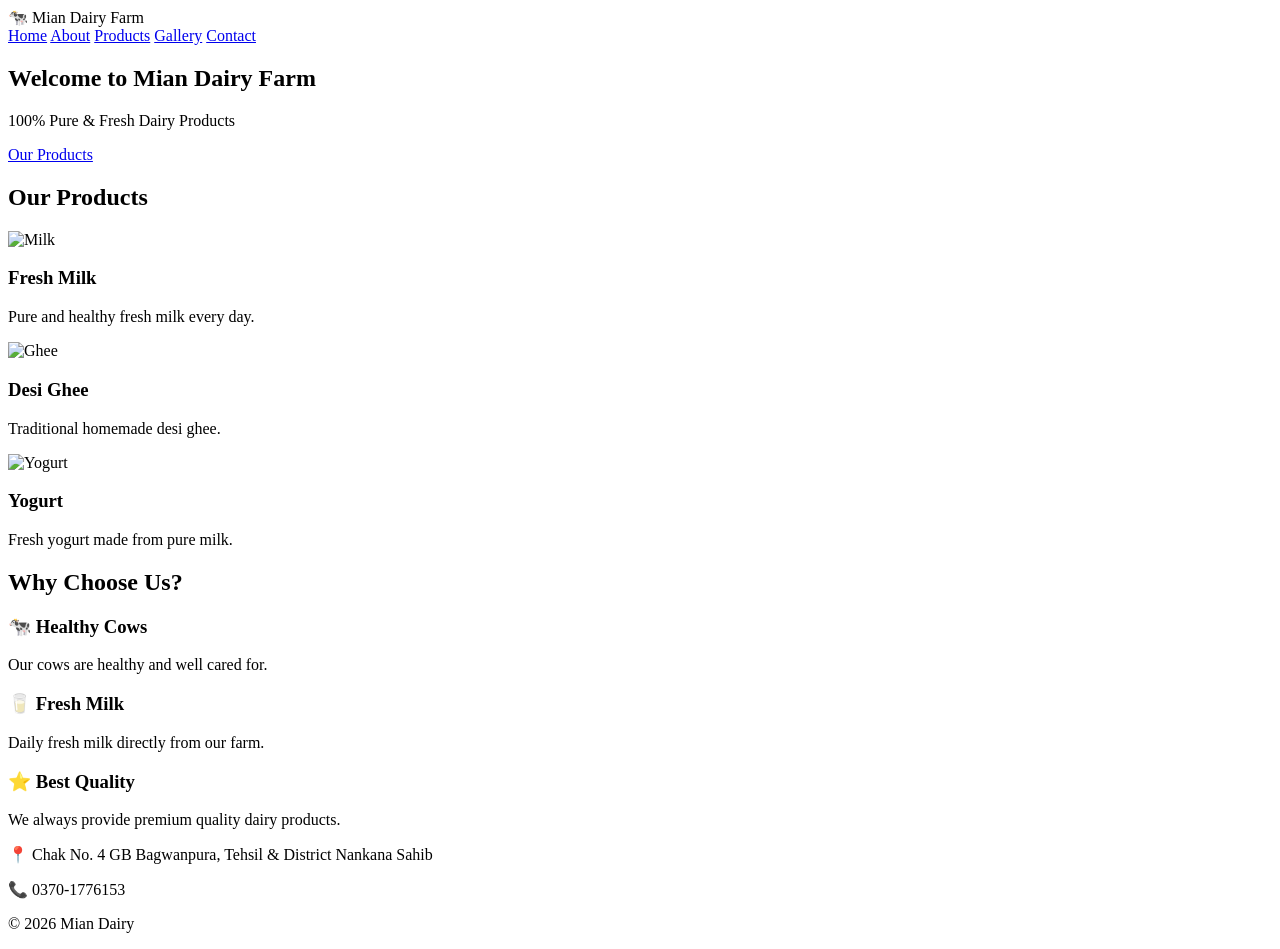
==== index.html @ 599bf6cc "Add files via upload" ====
<!DOCTYPE html>
<html lang="en">
<head>
    <meta charset="UTF-8">
    <meta name="viewport" content="width=device-width, initial-scale=1.0">
    <title>Mian Dairy Farm</title>

    <link rel="stylesheet" href="css/style.css">
</head>
<body>

<header>
    <div class="logo">🐄 Mian Dairy Farm</div>

    <nav>
        <a href="index.html">Home</a>
        <a href="about.html">About</a>
        <a href="products.html">Products</a>
        <a href="gallery.html">Gallery</a>
        <a href="contact.html">Contact</a>
    </nav>
</header>

<section class="hero">
    <div class="hero-content">
        <h1>Welcome to Mian Dairy Farm</h1>
        <p>100% Pure & Fresh Dairy Products</p>

        <a href="products.html" class="btn">Our Products</a>
    </div>
</section>

<section class="container">

<h2 class="section-title">Our Products</h2>

<div class="cards">

<div class="card">
<img src="images/milk.jpg" alt="Milk">
<h3>Fresh Milk</h3>
<p>Pure and healthy fresh milk every day.</p>
</div>

<div class="card">
<img src="images/ghee.jpg" alt="Ghee">
<h3>Desi Ghee</h3>
<p>Traditional homemade desi ghee.</p>
</div>

<div class="card">
<img src="images/yogurt.jpg" alt="Yogurt">
<h3>Yogurt</h3>
<p>Fresh yogurt made from pure milk.</p>
</div>

</div>

</section>

<section class="container">

<h2 class="section-title">Why Choose Us?</h2>

<div class="cards">

<div class="card">
<h3>🐄 Healthy Cows</h3>
<p>Our cows are healthy and well cared for.</p>
</div>

<div class="card">
<h3>🥛 Fresh Milk</h3>
<p>Daily fresh milk directly from our farm.</p>
</div>

<div class="card">
<h3>⭐ Best Quality</h3>
<p>We always provide premium quality dairy products.</p>
</div>

</div>

</section>

<footer>

<p>📍 Chak No. 4 GB Bagwanpura, Tehsil & District Nankana Sahib</p>

<p>📞 0370-1776153</p>

<p>&copy; 2026 Mian Dairy
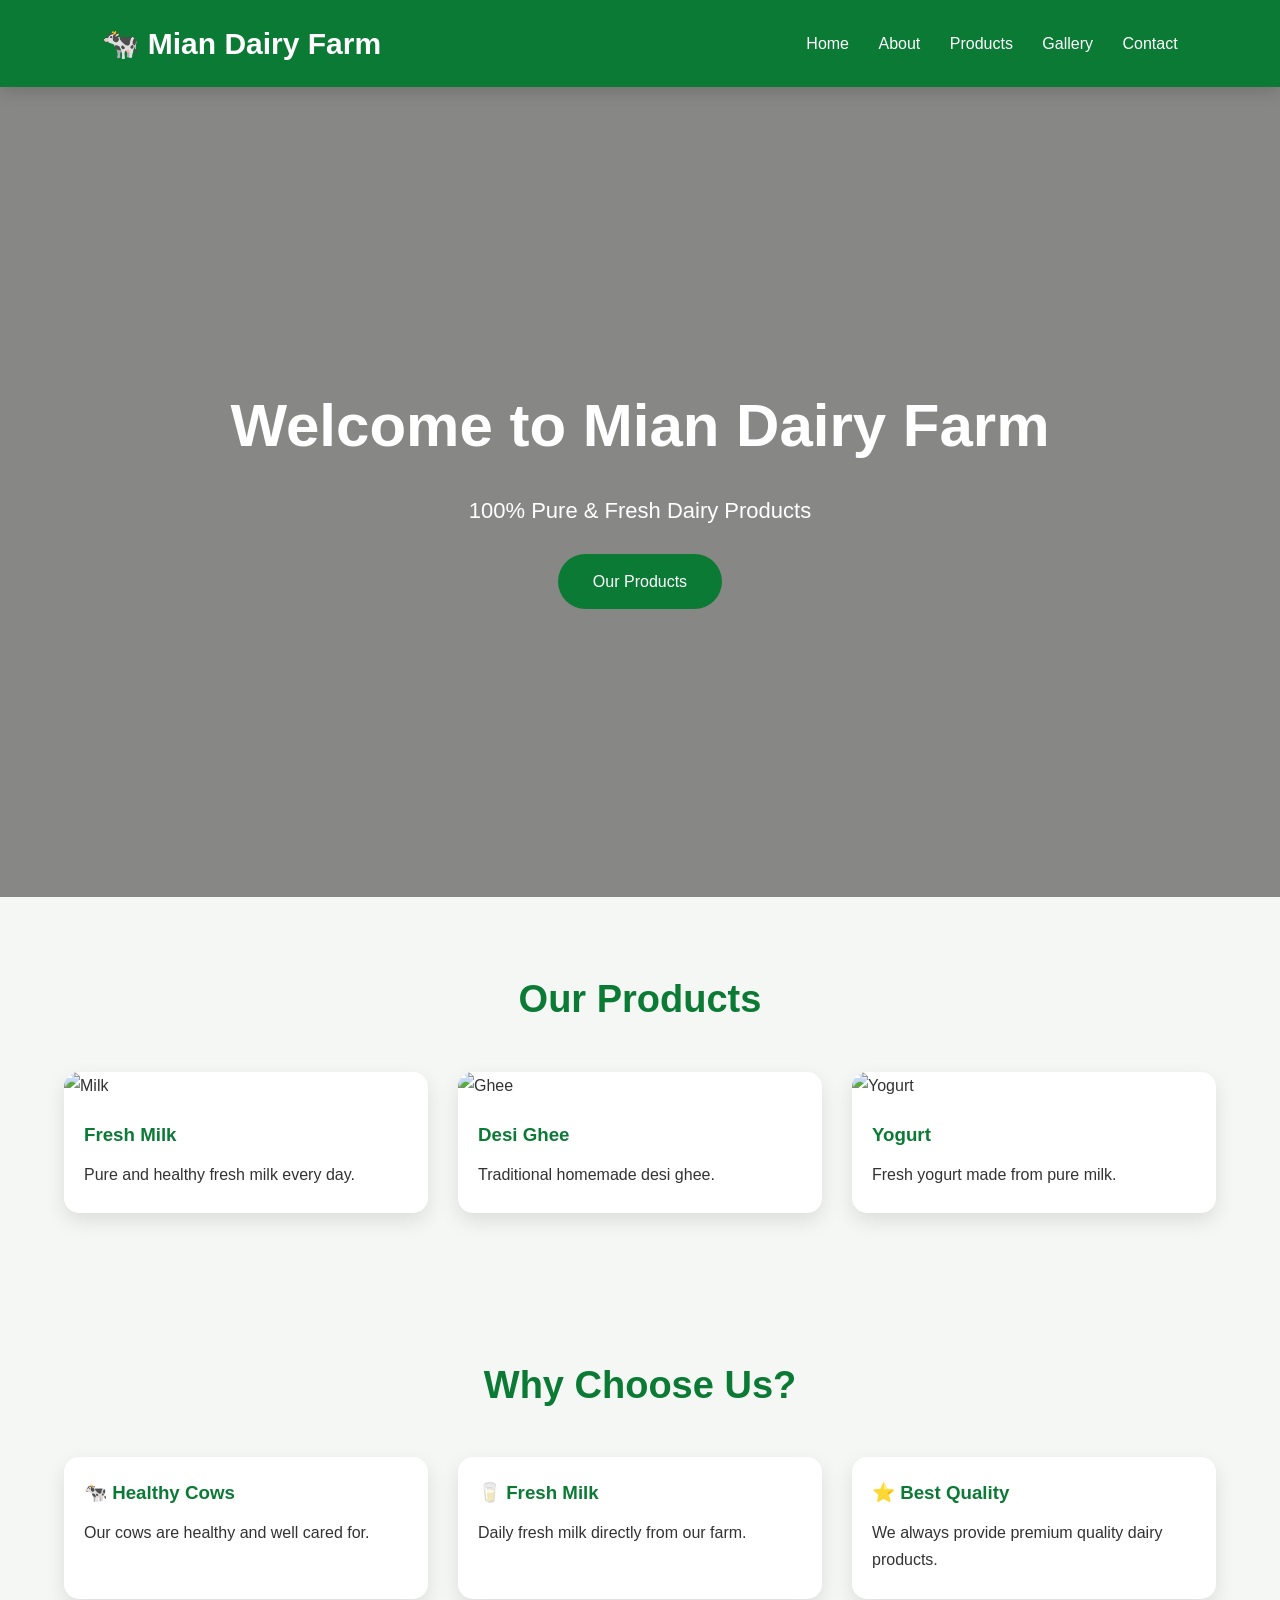
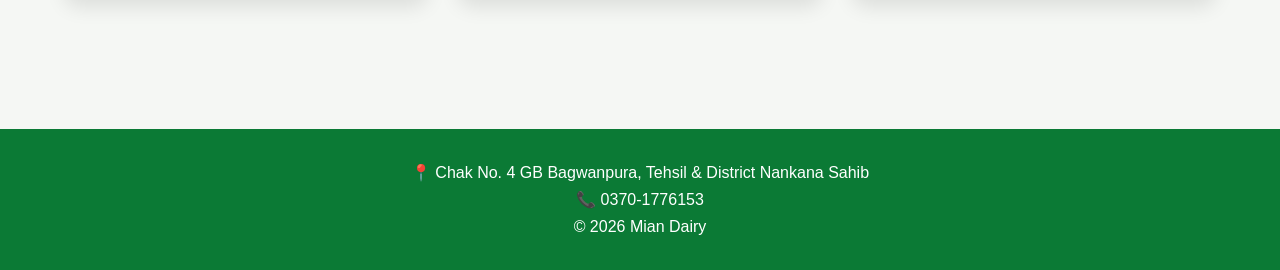
==== commit 1f7e7dbd: "Update index.html" ====
--- a/index.html
+++ b/index.html
@@ -5,7 +5,7 @@
     <meta name="viewport" content="width=device-width, initial-scale=1.0">
     <title>Mian Dairy Farm</title>
 
-    <link rel="stylesheet" href="css/style.css">
+    <link rel="stylesheet" href="style.css">
 </head>
 <body>
 
--- a/style.css
+++ b/style.css
@@ -0,0 +1,240 @@
+/* ===== Google Font ===== */
+@import url('https://fonts.googleapis.com/css2?family=Poppins:wght@300;400;500;600;700&display=swap');
+
+*{
+    margin:0;
+    padding:0;
+    box-sizing:border-box;
+    font-family:'Poppins',sans-serif;
+}
+
+body{
+    background:#f5f7f4;
+    color:#333;
+    line-height:1.7;
+}
+
+/* Header */
+header{
+    background:#0b7a35;
+    color:#fff;
+    display:flex;
+    justify-content:space-between;
+    align-items:center;
+    padding:18px 8%;
+    position:sticky;
+    top:0;
+    z-index:1000;
+    box-shadow:0 5px 15px rgba(0,0,0,.15);
+}
+
+.logo{
+    font-size:30px;
+    font-weight:700;
+}
+
+nav a{
+    color:white;
+    text-decoration:none;
+    margin-left:25px;
+    font-weight:500;
+    transition:.3s;
+}
+
+nav a:hover{
+    color:#ffd700;
+}
+
+/* Hero */
+.hero{
+    height:90vh;
+    background:linear-gradient(rgba(0,0,0,.45),rgba(0,0,0,.45)),url("../images/gate.jpg");
+    background-size:cover;
+    background-position:center;
+    display:flex;
+    justify-content:center;
+    align-items:center;
+    text-align:center;
+}
+
+.hero-content{
+    color:#fff;
+}
+
+.hero h1{
+    font-size:60px;
+    margin-bottom:15px;
+}
+
+.hero p{
+    font-size:22px;
+    margin-bottom:25px;
+}
+
+.btn{
+    display:inline-block;
+    background:#0b7a35;
+    color:white;
+    text-decoration:none;
+    padding:14px 35px;
+    border-radius:40px;
+    transition:.3s;
+}
+
+.btn:hover{
+    background:#065927;
+    transform:translateY(-3px);
+}
+
+/* Container */
+
+.container{
+    width:90%;
+    margin:auto;
+    padding:70px 0;
+}
+
+.section-title{
+    text-align:center;
+    color:#0b7a35;
+    font-size:38px;
+    margin-bottom:40px;
+}
+
+/* Cards */
+
+.cards{
+    display:grid;
+    grid-template-columns:repeat(auto-fit,minmax(280px,1fr));
+    gap:30px;
+}
+
+.card{
+    background:white;
+    border-radius:15px;
+    overflow:hidden;
+    box-shadow:0 8px 20px rgba(0,0,0,.1);
+    transition:.3s;
+}
+
+.card:hover{
+    transform:translateY(-10px);
+}
+
+.card img{
+    width:100%;
+    height:220px;
+    object-fit:cover;
+}
+
+.card h3{
+    padding:20px 20px 10px;
+    color:#0b7a35;
+}
+
+.card p{
+    padding:0 20px 25px;
+}
+
+/* Gallery */
+
+.gallery{
+    display:grid;
+    grid-template-columns:repeat(auto-fit,minmax(300px,1fr));
+    gap:20px;
+}
+
+.gallery img{
+    width:100%;
+    border-radius:15px;
+    transition:.4s;
+    cursor:pointer;
+}
+
+.gallery img:hover{
+    transform:scale(1.05);
+}
+
+/* Contact */
+
+.contact-form{
+    background:white;
+    padding:35px;
+    border-radius:15px;
+    box-shadow:0 5px 20px rgba(0,0,0,.1);
+}
+
+.contact-form input,
+.contact-form textarea{
+    width:100%;
+    padding:15px;
+    margin:12px 0;
+    border:1px solid #ddd;
+    border-radius:8px;
+}
+
+.contact-form button{
+    background:#0b7a35;
+    color:white;
+    border:none;
+    padding:14px 35px;
+    border-radius:30px;
+    cursor:pointer;
+    transition:.3s;
+}
+
+.contact-form button:hover{
+    background:#065927;
+}
+
+/* Footer */
+
+footer{
+    background:#0b7a35;
+    color:white;
+    text-align:center;
+    padding:30px;
+    margin-top:60px;
+}
+
+/* WhatsApp */
+
+.whatsapp{
+    position:fixed;
+    bottom:20px;
+    right:20px;
+    background:#25D366;
+    color:white;
+    text-decoration:none;
+    padding:15px 20px;
+    border-radius:50px;
+    font-weight:bold;
+    box-shadow:0 5px 15px rgba(0,0,0,.2);
+}
+
+/* Responsive */
+
+@media(max-width:768px){
+
+header{
+flex-direction:column;
+}
+
+nav{
+margin-top:15px;
+}
+
+nav a{
+display:block;
+margin:10px 0;
+}
+
+.hero h1{
+font-size:38px;
+}
+
+.hero p{
+font-size:18px;
+}
+
+}
